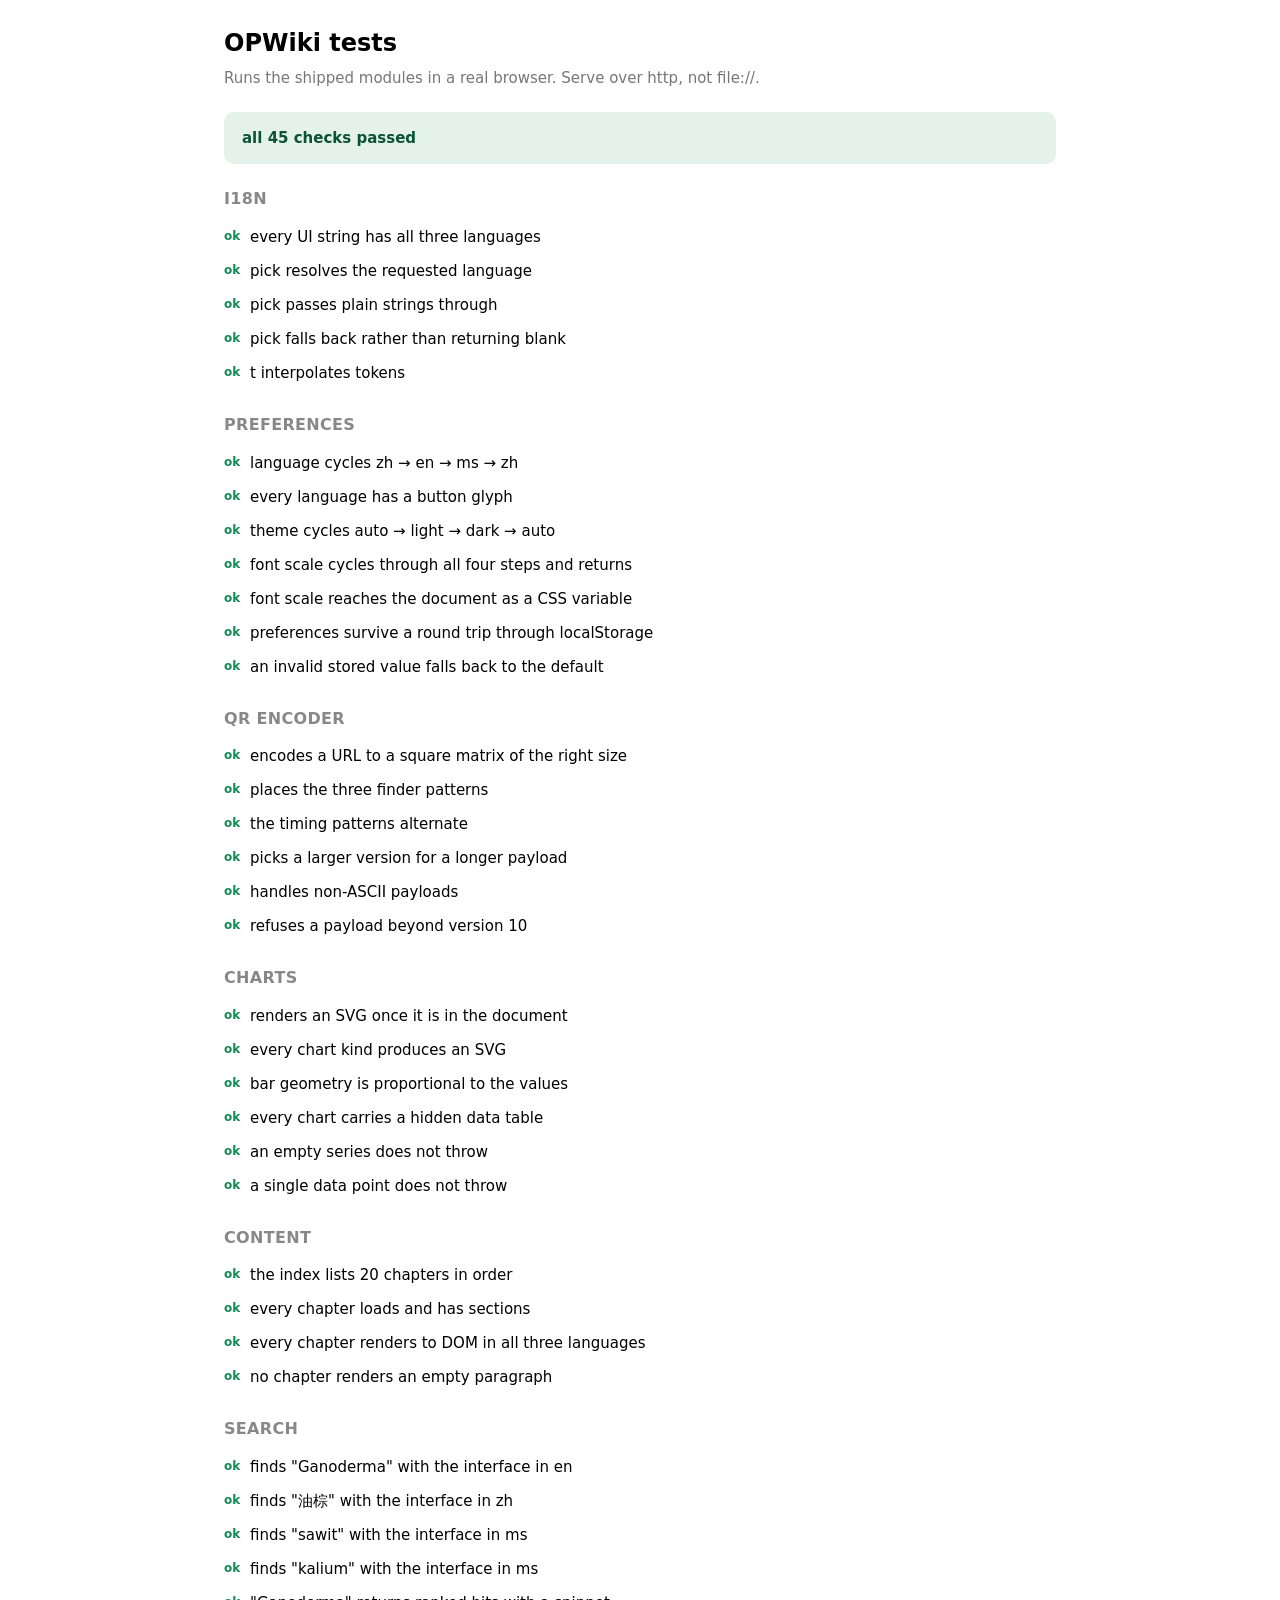
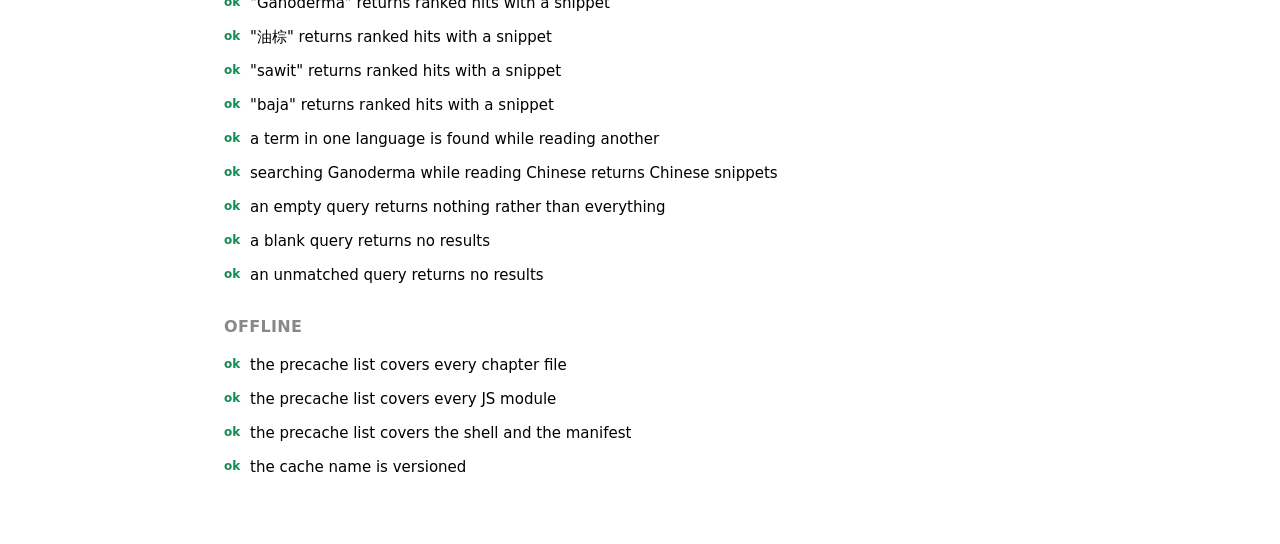
==== tests/index.html @ fc317cd5 "Offline trilingual oil palm reference PWA A static PWA — no build step, no npm dependencies, no CDN " ====
<!doctype html>
<html lang="en">
<head>
<meta charset="utf-8">
<meta name="viewport" content="width=device-width, initial-scale=1">
<title>OPWiki tests</title>
<style>
  :root { color-scheme: light dark; }
  body {
    margin: 0; padding: 24px 20px 60px;
    font: 15px/1.6 -apple-system, BlinkMacSystemFont, "Segoe UI", system-ui, sans-serif;
    max-width: 52rem; margin-inline: auto;
  }
  h1 { font-size: 1.5rem; margin: 0 0 4px; }
  .sub { color: #777; margin: 0 0 22px; }
  #summary { padding: 14px 18px; border-radius: 10px; font-weight: 650; margin-bottom: 20px; }
  .pass { background: #E4F2EA; color: #0A5334; }
  .fail { background: #FCE4E4; color: #7A1E1E; }
  @media (prefers-color-scheme: dark) {
    .pass { background: #123026; color: #7BE6B4; }
    .fail { background: #3A1414; color: #FF9A9A; }
  }
  h2 { font-size: 1rem; margin: 22px 0 8px; letter-spacing: .02em; text-transform: uppercase;
       color: #888; font-weight: 700; }
  li { list-style: none; padding: 5px 0 5px 26px; position: relative; }
  li::before { position: absolute; left: 0; font-weight: 700; }
  li.ok::before { content: "ok"; color: #128A56; font-size: .8em; top: 7px; }
  li.no::before { content: "✗"; color: #C33; }
  li.no { color: #C33; }
  ul { padding: 0; margin: 0; }
  code { font-family: ui-monospace, Menlo, monospace; font-size: .92em; }
</style>
</head>
<body>
<h1>OPWiki tests</h1>
<p class="sub">Runs the shipped modules in a real browser. Serve over http, not file://.</p>
<div id="summary">running…</div>
<div id="out"></div>

<script type="module">
import * as prefs from '../js/prefs.js';
import { pick, t, UI, LANG_GLYPH } from '../js/i18n.js';
import { encode } from '../js/qrcode.js';
import { render as renderChart } from '../js/charts.js';
import { loadIndex, loadChapter, renderSections } from '../js/content.js';
import { search } from '../js/search.js';

const out = document.getElementById('out');
let passed = 0, failed = 0, group;

function section(name) {
  const h = document.createElement('h2');
  h.textContent = name;
  group = document.createElement('ul');
  out.append(h, group);
}

function check(name, fn) {
  const li = document.createElement('li');
  li.textContent = name;
  try {
    const r = fn();
    if (r === false) throw new Error('returned false');
    li.className = 'ok';
    passed++;
  } catch (e) {
    li.className = 'no';
    li.textContent = `${name} — ${e.message}`;
    failed++;
  }
  group.append(li);
}

const eq = (a, b, what = '') => {
  if (a !== b) throw new Error(`${what}expected ${JSON.stringify(b)}, got ${JSON.stringify(a)}`);
};

/* --- i18n ---------------------------------------------------------------- */

section('i18n');
prefs.init();

check('every UI string has all three languages', () => {
  const missing = [];
  for (const [key, val] of Object.entries(UI)) {
    for (const l of ['zh', 'en', 'ms']) {
      if (!val[l]) missing.push(`${key}.${l}`);
    }
  }
  if (missing.length) throw new Error(`missing: ${missing.join(', ')}`);
});

check('pick resolves the requested language', () => {
  eq(pick({ zh: 'a', en: 'b', ms: 'c' }, 'ms'), 'c');
});

check('pick passes plain strings through', () => eq(pick('7'), '7'));

check('pick falls back rather than returning blank', () => {
  eq(pick({ en: 'only english' }, 'ms'), 'only english');
});

check('t interpolates tokens', () => {
  const s = t('chapter', { n: 5 });
  if (!s.includes('5')) throw new Error(`no token substituted: ${s}`);
});

/* --- prefs --------------------------------------------------------------- */

section('preferences');

check('language cycles zh → en → ms → zh', () => {
  while (prefs.get().lang !== 'zh') prefs.cycleLang();
  eq(prefs.cycleLang(), 'en', 'first: ');
  eq(prefs.cycleLang(), 'ms', 'second: ');
  eq(prefs.cycleLang(), 'zh', 'third: ');
});

check('every language has a button glyph', () => {
  for (const l of prefs.LANGS) if (!LANG_GLYPH[l]) throw new Error(`no glyph for ${l}`);
});

check('theme cycles auto → light → dark → auto', () => {
  while (prefs.get().theme !== 'auto') prefs.cycleTheme();
  eq(prefs.cycleTheme(), 'light');
  eq(prefs.cycleTheme(), 'dark');
  eq(prefs.cycleTheme(), 'auto');
});

check('font scale cycles through all four steps and returns', () => {
  while (prefs.get().fontScale !== 1) prefs.cycleFontScale();
  const seen = [1];
  for (let i = 0; i < 4; i++) seen.push(prefs.cycleFontScale());
  eq(JSON.stringify(seen), JSON.stringify([1, 1.15, 1.3, 1.5, 1]));
});

check('font scale reaches the document as a CSS variable', () => {
  while (prefs.get().fontScale !== 1.3) prefs.cycleFontScale();
  const v = getComputedStyle(document.documentElement).getPropertyValue('--font-scale').trim();
  eq(v, '1.3');
  eq(document.documentElement.dataset.wide, 'on', 'wide layout at 1.3: ');
  while (prefs.get().fontScale !== 1) prefs.cycleFontScale();
});

check('preferences survive a round trip through localStorage', () => {
  prefs.cycleLang();
  const before = prefs.get();
  const after = prefs.init();
  eq(after.lang, before.lang);
  while (prefs.get().lang !== 'zh') prefs.cycleLang();
});

check('an invalid stored value falls back to the default', () => {
  localStorage.setItem('opwiki.prefs', JSON.stringify({ lang: 'fr', theme: 'neon', fontScale: 9 }));
  const s = prefs.init();
  eq(s.lang, 'zh', 'lang: ');
  eq(s.theme, 'auto', 'theme: ');
  eq(s.fontScale, 1, 'scale: ');
});

/* --- QR ------------------------------------------------------------------ */

section('QR encoder');

check('encodes a URL to a square matrix of the right size', () => {
  const { size, modules, version } = encode('https://bryanwoo.github.io/opwiki/');
  eq(size, version * 4 + 17, 'size for version: ');
  eq(modules.length, size, 'rows: ');
  eq(modules[0].length, size, 'columns: ');
});

check('places the three finder patterns', () => {
  const { size, modules } = encode('https://opwiki.app/');
  // A finder is a 7x7 ring: dark border, light ring, 3x3 dark core.
  const finderAt = (ox, oy) => {
    for (let y = 0; y < 7; y++) {
      for (let x = 0; x < 7; x++) {
        const d = Math.max(Math.abs(x - 3), Math.abs(y - 3));
        const want = d === 2 ? 0 : 1;
        if (modules[oy + y][ox + x] !== want) return false;
      }
    }
    return true;
  };
  if (!finderAt(0, 0)) throw new Error('top-left finder wrong');
  if (!finderAt(size - 7, 0)) throw new Error('top-right finder wrong');
  if (!finderAt(0, size - 7)) throw new Error('bottom-left finder wrong');
});

check('the timing patterns alternate', () => {
  const { size, modules } = encode('https://opwiki.app/');
  for (let i = 8; i < size - 8; i++) {
    eq(modules[6][i], i % 2 === 0 ? 1 : 0, `row 6 at ${i}: `);
    eq(modules[i][6], i % 2 === 0 ? 1 : 0, `column 6 at ${i}: `);
  }
});

check('picks a larger version for a longer payload', () => {
  const a = encode('a').version;
  const b = encode('x'.repeat(200)).version;
  if (!(b > a)) throw new Error(`${b} is not larger than ${a}`);
});

check('handles non-ASCII payloads', () => encode('油棕百科 OPWiki Wiki Sawit').size > 0);

check('refuses a payload beyond version 10', () => {
  try {
    encode('x'.repeat(400));
  } catch {
    return true;
  }
  throw new Error('should have thrown');
});

/* --- charts -------------------------------------------------------------- */

section('charts');

const spec = {
  kind: 'hbar',
  title: { zh: '测试', en: 'Test', ms: 'Ujian' },
  source: 'test',
  x: { categories: [{ zh: '甲', en: 'A', ms: 'A' }, { zh: '乙', en: 'B', ms: 'B' }] },
  y: { unit: 't' },
  series: [{ name: { zh: '值', en: 'Value', ms: 'Nilai' }, values: [3, 6] }],
};

check('renders an SVG once it is in the document', async () => true);

await (async () => {
  const host = document.createElement('div');
  host.style.cssText = 'position:absolute;left:-9999px;width:400px';
  document.body.append(host);

  for (const kind of ['hbar', 'bar', 'line', 'stackedBar', 'donut']) {
    const fig = renderChart({ ...spec, kind });
    host.append(fig);
  }
  // Let the ResizeObserver fire. Deliberately a timer, not requestAnimationFrame:
  // a background or hidden tab never paints a frame, and these tests have to
  // pass there too.
  await new Promise(r => setTimeout(r, 80));

  check('every chart kind produces an SVG', () => {
    const svgs = host.querySelectorAll('svg');
    eq(svgs.length, 5, 'svg count: ');
    for (const s of svgs) {
      if (!s.getAttribute('viewBox')) throw new Error('an svg has no viewBox');
      if (!s.querySelector('title')) throw new Error('an svg has no <title>');
    }
  });

  check('bar geometry is proportional to the values', () => {
    const rects = [...host.querySelector('.chart').querySelectorAll('rect')];
    // hbar draws a track then a bar for each row; the bars are every other rect.
    const bars = rects.filter((_, i) => i % 2 === 1).map(r => +r.getAttribute('width'));
    if (bars.length !== 2) throw new Error(`expected 2 bars, got ${bars.length}`);
    const ratio = bars[1] / bars[0];
    if (Math.abs(ratio - 2) > 0.05) throw new Error(`6 should be twice 3, ratio was ${ratio}`);
  });

  check('every chart carries a hidden data table', () => {
    const tables = host.querySelectorAll('.chart table.data');
    eq(tables.length, 5, 'data tables: ');
    eq(tables[0].querySelectorAll('tbody tr').length, 2, 'rows: ');
  });

  check('an empty series does not throw', () => {
    const fig = renderChart({ ...spec, x: { categories: [] }, series: [{ name: spec.series[0].name, values: [] }] });
    host.append(fig);
    return true;
  });

  check('a single data point does not throw', () => {
    const fig = renderChart({
      ...spec, kind: 'line',
      x: { categories: [{ zh: '甲', en: 'A', ms: 'A' }] },
      series: [{ name: spec.series[0].name, values: [5] }],
    });
    host.append(fig);
    return true;
  });

  host.remove();
})();

/* --- content ------------------------------------------------------------- */

section('content');

const index = await loadIndex();

check('the index lists 20 chapters in order', () => {
  eq(index.chapters.length, 20, 'count: ');
  index.chapters.forEach((c, i) => eq(c.num, i + 1, `position ${i}: `));
});

const chapters = await Promise.all(index.chapters.map(c => loadChapter(c.id)));

check('every chapter loads and has sections', () => {
  chapters.forEach((ch, i) => {
    if (!ch.sections?.length) throw new Error(`${index.chapters[i].id} has no sections`);
  });
});

check('every chapter renders to DOM in all three languages', () => {
  for (const lang of ['zh', 'en', 'ms']) {
    while (prefs.get().lang !== lang) prefs.cycleLang();
    for (const ch of chapters) {
      const frag = renderSections(ch);
      if (!frag.querySelector('.sec')) throw new Error(`${ch.id} rendered nothing in ${lang}`);
    }
  }
  while (prefs.get().lang !== 'zh') prefs.cycleLang();
});

check('no chapter renders an empty paragraph', () => {
  for (const ch of chapters) {
    const frag = renderSections(ch);
    for (const p of frag.querySelectorAll('.blk--p')) {
      if (!p.textContent.trim()) throw new Error(`${ch.id} has an empty paragraph`);
    }
  }
});

/* --- search -------------------------------------------------------------- */

section('search');

for (const [term, lang] of [['Ganoderma', 'en'], ['油棕', 'zh'], ['sawit', 'ms'], ['kalium', 'ms']]) {
  check(`finds "${term}" with the interface in ${lang}`, async () => true);
}

const searchChecks = await Promise.all(
  [['Ganoderma', 'en'], ['油棕', 'zh'], ['sawit', 'ms'], ['baja', 'ms']]
    .map(async ([term, lang]) => [term, lang, await search(term, lang)])
);

for (const [term, lang, hits] of searchChecks) {
  check(`"${term}" returns ranked hits with a snippet`, () => {
    if (!hits.length) throw new Error('no results');
    const h = hits[0];
    if (!h.chapterId || !h.sectionId) throw new Error('result is missing its location');
    if (!h.parts?.length) throw new Error('result has no snippet');
  });
}

check('a term in one language is found while reading another', async () => true);

const crossLang = await search('Ganoderma', 'zh');
check('searching Ganoderma while reading Chinese returns Chinese snippets', () => {
  if (!crossLang.length) throw new Error('no results');
  const text = crossLang[0].parts.map(p => p.text).join('');
  if (!/[一-鿿]/.test(text)) throw new Error(`snippet was not Chinese: ${text.slice(0, 60)}`);
});

check('an empty query returns nothing rather than everything', async () => true);
const empty = await search('   ', 'en');
check('a blank query returns no results', () => eq(empty.length, 0));

const nonsense = await search('zzzzqqqxxx', 'en');
check('an unmatched query returns no results', () => eq(nonsense.length, 0));

/* --- service worker ------------------------------------------------------ */

section('offline');

const swSource = await fetch('../sw.js').then(r => r.text());
const assets = [...swSource.matchAll(/^\s+'([^']+)',$/gm)].map(m => m[1]);

check('the precache list covers every chapter file', () => {
  const missing = index.chapters
    .map(c => `data/${c.id}.json`)
    .filter(p => !assets.includes(p));
  if (missing.length) throw new Error(`not precached: ${missing.join(', ')}`);
});

check('the precache list covers every JS module', () => {
  const modules = ['app', 'i18n', 'prefs', 'charts', 'content', 'search', 'qrcode', 'config'];
  const missing = modules.map(m => `js/${m}.js`).filter(p => !assets.includes(p));
  if (missing.length) throw new Error(`not precached: ${missing.join(', ')}`);
});

check('the precache list covers the shell and the manifest', () => {
  for (const p of ['./', 'index.html', 'css/app.css', 'manifest.webmanifest', 'data/index.json']) {
    if (!assets.includes(p)) throw new Error(`not precached: ${p}`);
  }
});

check('the cache name is versioned', () => {
  if (!/const CACHE = 'opwiki-[0-9a-f]{6,}'/.test(swSource)) {
    throw new Error('cache name is not a content hash — run tools/build-sw.mjs');
  }
});

/* --- summary ------------------------------------------------------------- */

const summary = document.getElementById('summary');
summary.className = failed ? 'fail' : 'pass';
summary.textContent = failed
  ? `${failed} failed, ${passed} passed`
  : `all ${passed} checks passed`;
document.title = `${failed ? '✗' : 'ok'} OPWiki tests`;
</script>
</body>
</html>
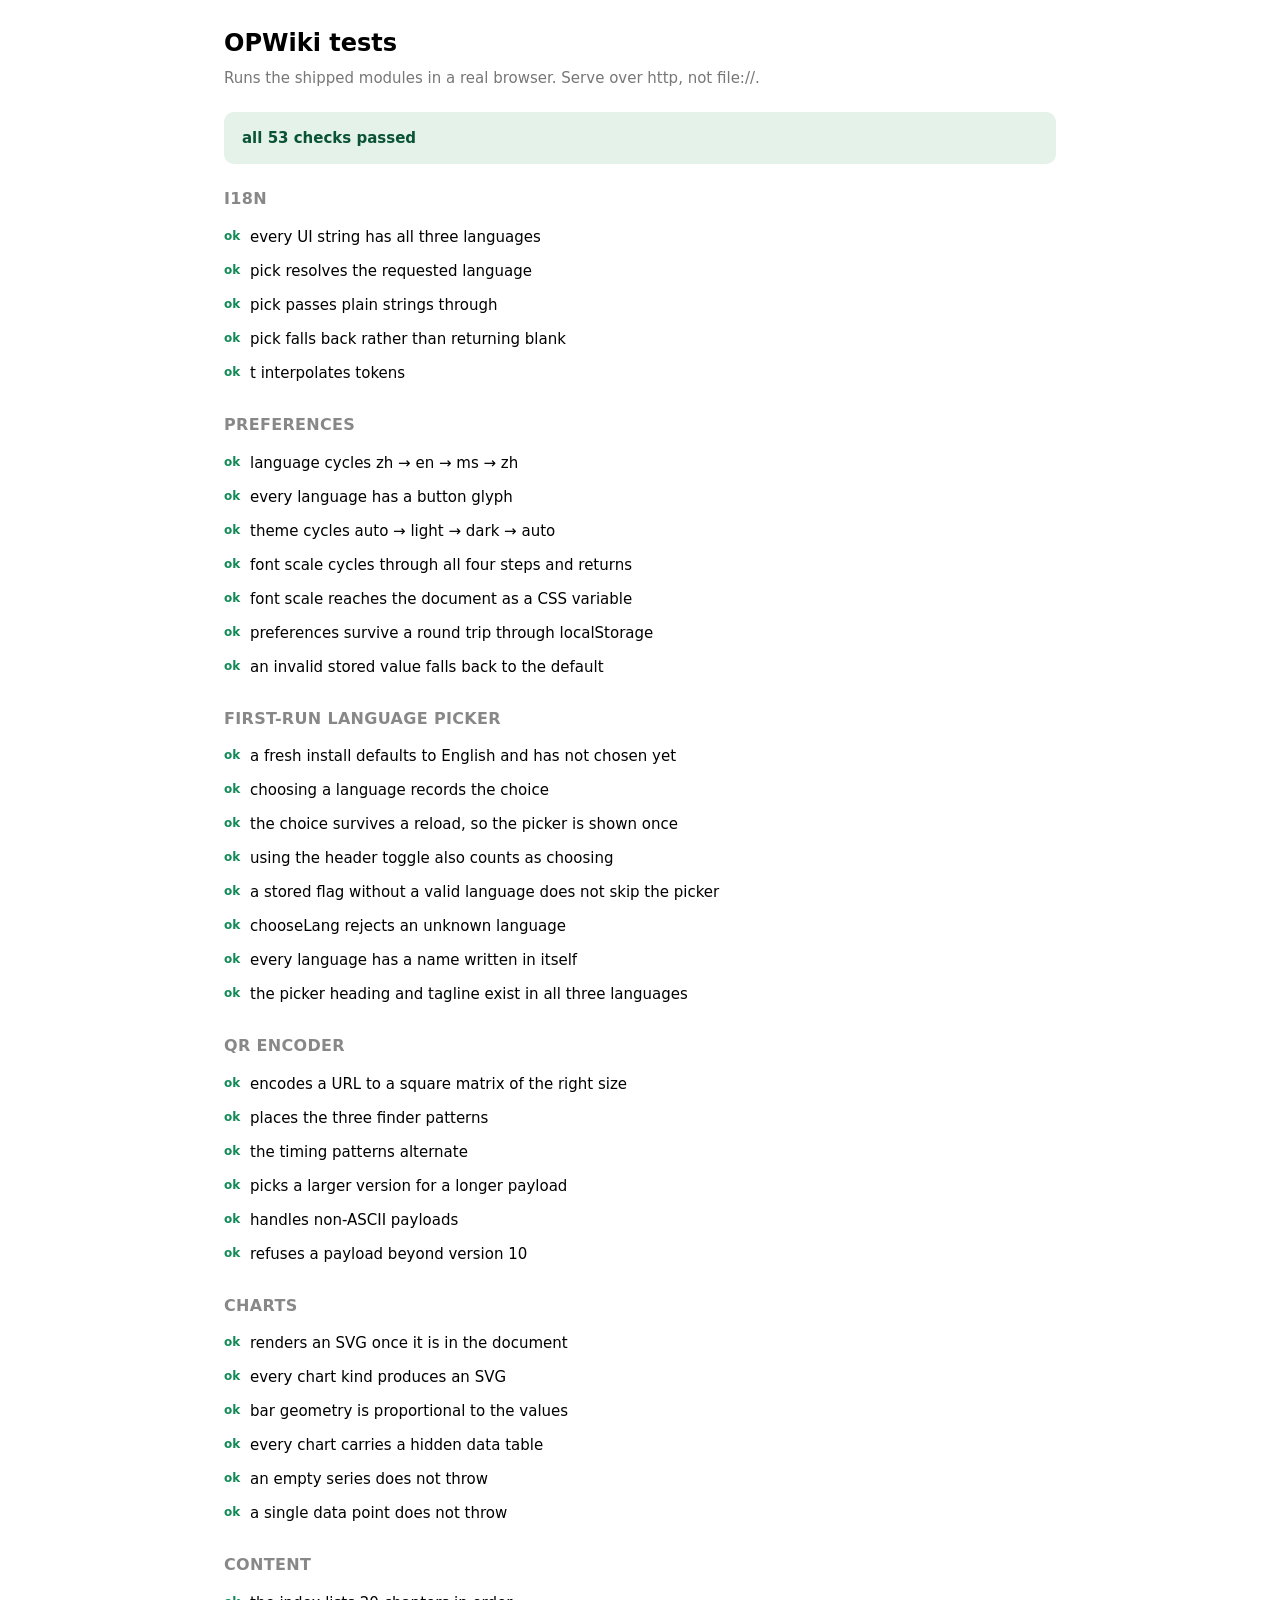
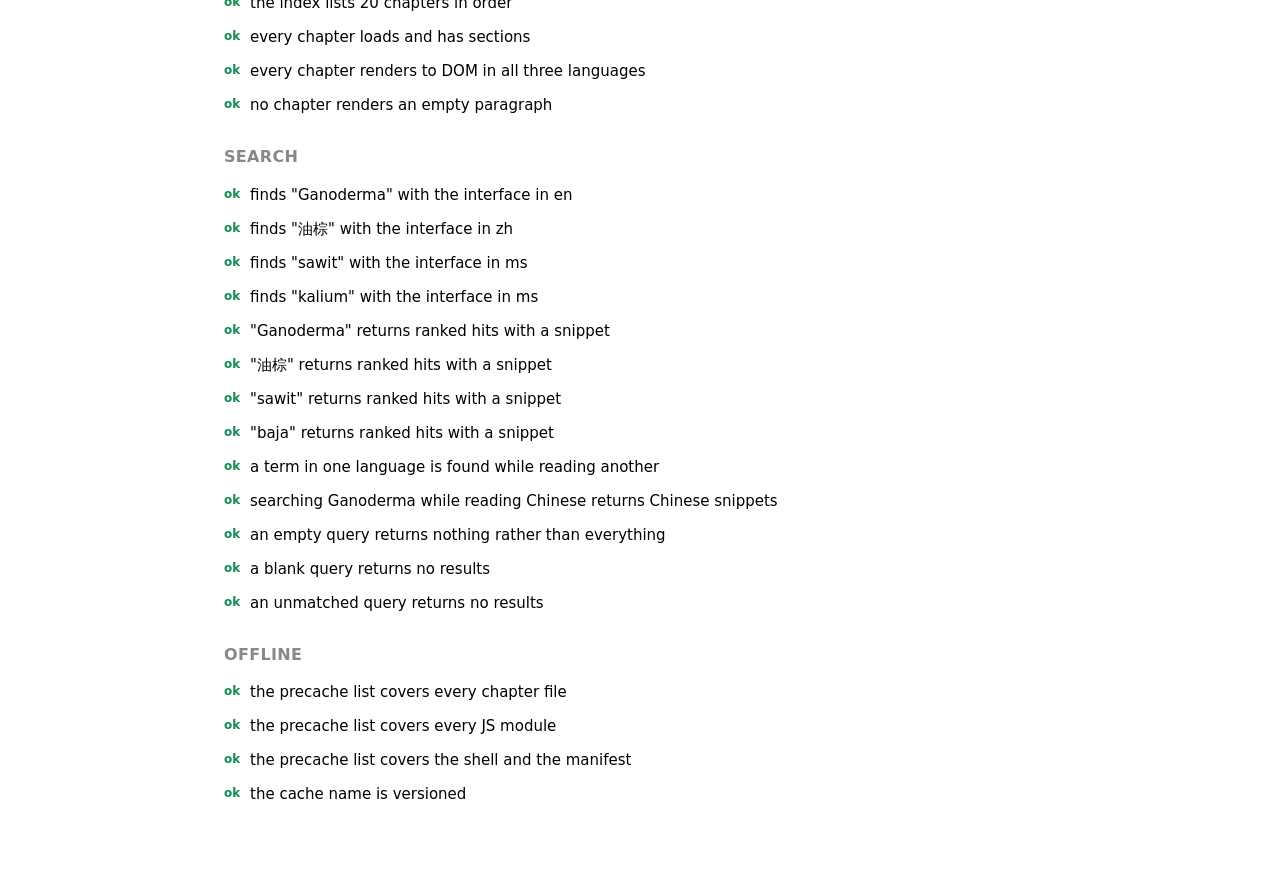
==== commit 747907e3: "Ask for a language on first run, and rebuild the worker in CI Two changes.  A first-run language pic" ====
--- a/tests/index.html
+++ b/tests/index.html
@@ -39,7 +39,7 @@
 
 <script type="module">
 import * as prefs from '../js/prefs.js';
-import { pick, t, UI, LANG_GLYPH } from '../js/i18n.js';
+import { pick, t, UI, LANG_GLYPH, LANG_NATIVE } from '../js/i18n.js';
 import { encode } from '../js/qrcode.js';
 import { render as renderChart } from '../js/charts.js';
 import { loadIndex, loadChapter, renderSections } from '../js/content.js';
@@ -153,9 +153,66 @@
 check('an invalid stored value falls back to the default', () => {
   localStorage.setItem('opwiki.prefs', JSON.stringify({ lang: 'fr', theme: 'neon', fontScale: 9 }));
   const s = prefs.init();
-  eq(s.lang, 'zh', 'lang: ');
+  eq(s.lang, 'en', 'lang: ');
   eq(s.theme, 'auto', 'theme: ');
   eq(s.fontScale, 1, 'scale: ');
+});
+
+section('first-run language picker');
+
+check('a fresh install defaults to English and has not chosen yet', () => {
+  localStorage.removeItem('opwiki.prefs');
+  const s = prefs.init();
+  eq(s.lang, 'en', 'lang: ');
+  eq(prefs.hasChosenLang(), false, 'chosen: ');
+});
+
+check('choosing a language records the choice', () => {
+  localStorage.removeItem('opwiki.prefs');
+  prefs.init();
+  eq(prefs.chooseLang('ms'), 'ms');
+  eq(prefs.hasChosenLang(), true, 'chosen: ');
+  eq(document.documentElement.lang, 'ms', 'html lang: ');
+});
+
+check('the choice survives a reload, so the picker is shown once', () => {
+  const s = prefs.init();
+  eq(s.lang, 'ms', 'lang: ');
+  eq(prefs.hasChosenLang(), true, 'chosen: ');
+});
+
+check('using the header toggle also counts as choosing', () => {
+  localStorage.removeItem('opwiki.prefs');
+  prefs.init();
+  eq(prefs.hasChosenLang(), false, 'before: ');
+  prefs.cycleLang();
+  eq(prefs.hasChosenLang(), true, 'after: ');
+});
+
+check('a stored flag without a valid language does not skip the picker', () => {
+  localStorage.setItem('opwiki.prefs', JSON.stringify({ lang: 'fr', langChosen: true }));
+  prefs.init();
+  eq(prefs.hasChosenLang(), false);
+});
+
+check('chooseLang rejects an unknown language', () => {
+  try { prefs.chooseLang('fr'); } catch { return true; }
+  throw new Error('should have thrown');
+});
+
+check('every language has a name written in itself', () => {
+  for (const l of prefs.LANGS) {
+    if (!LANG_NATIVE[l]) throw new Error(`no native name for ${l}`);
+  }
+  eq(LANG_NATIVE.ms, 'Bahasa Melayu');
+});
+
+check('the picker heading and tagline exist in all three languages', () => {
+  for (const l of prefs.LANGS) {
+    if (!UI.chooseLanguage[l]) throw new Error(`chooseLanguage missing ${l}`);
+    if (!UI.tagline[l]) throw new Error(`tagline missing ${l}`);
+    if (!UI.changeLater[l]) throw new Error(`changeLater missing ${l}`);
+  }
 });
 
 /* --- QR ------------------------------------------------------------------ */
@@ -288,6 +345,7 @@
 
 section('content');
 
+prefs.chooseLang('zh');
 const index = await loadIndex();
 
 check('the index lists 20 chapters in order', () => {
